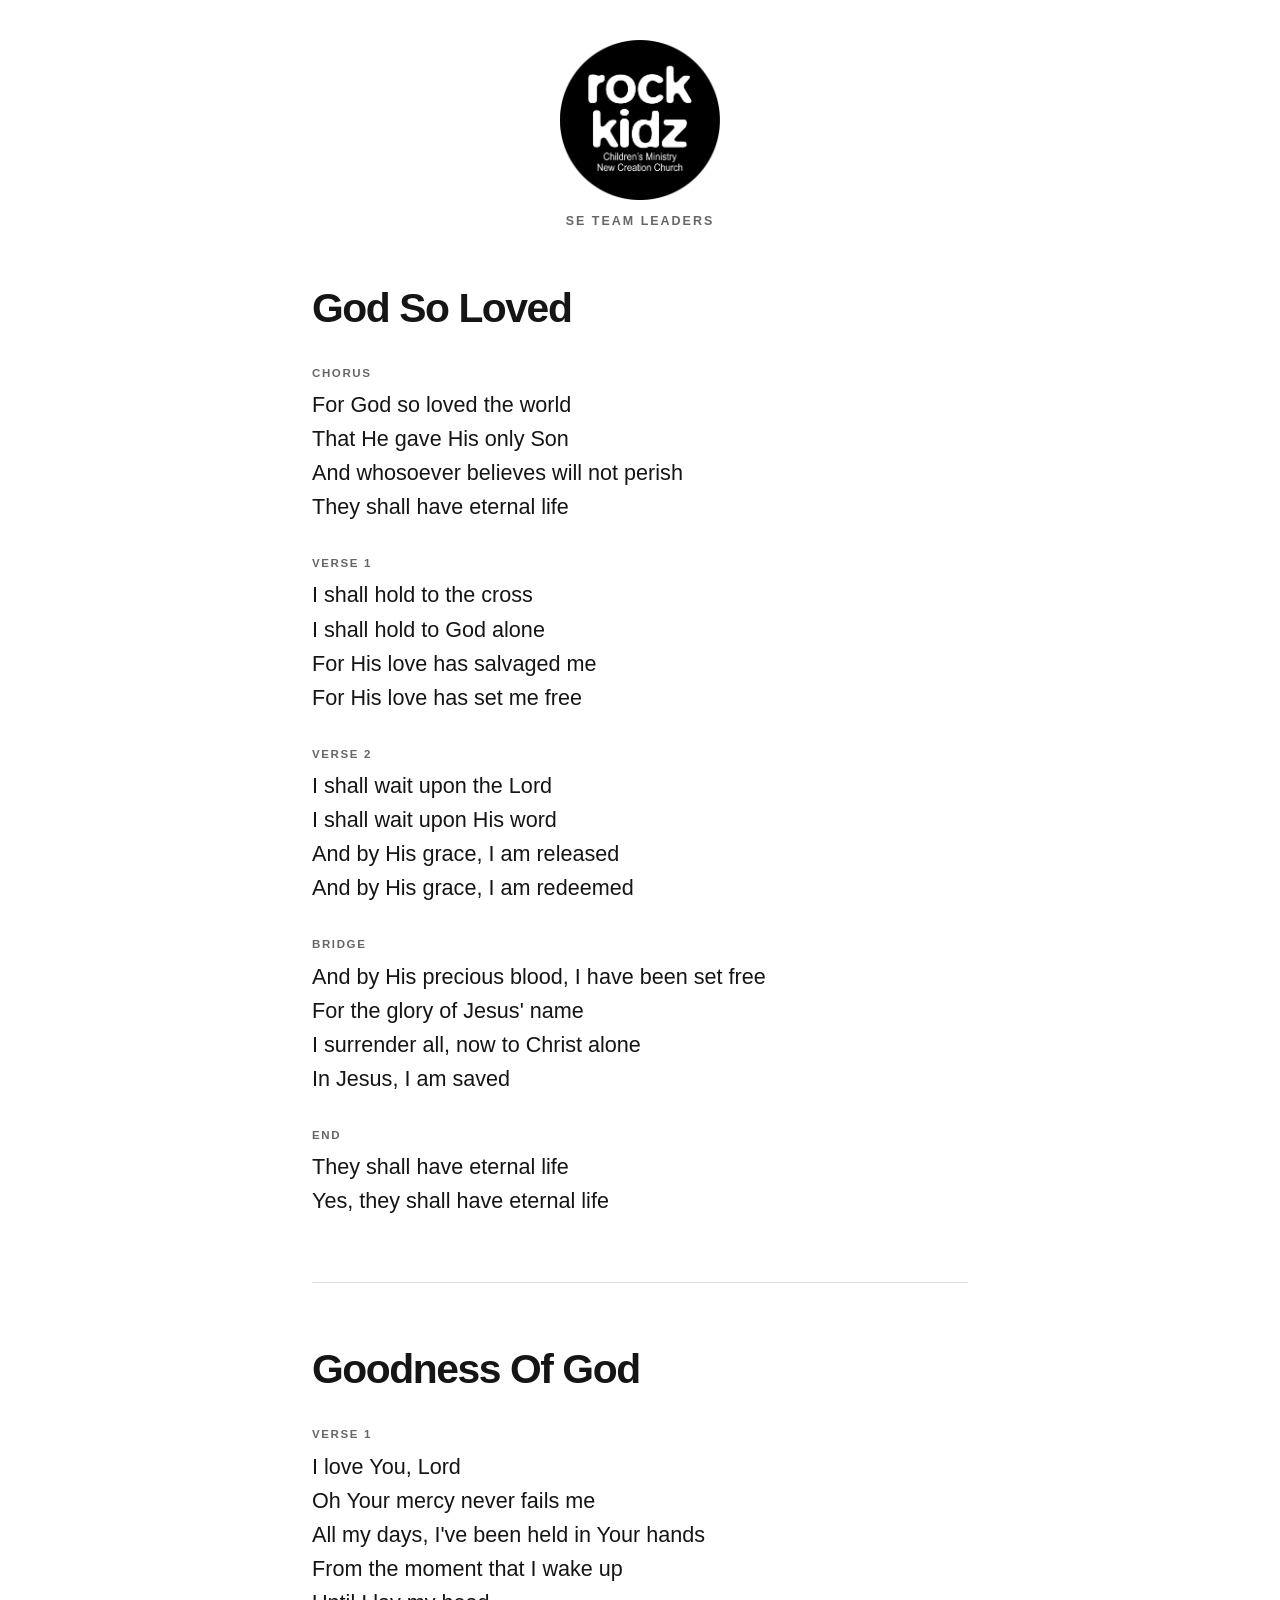
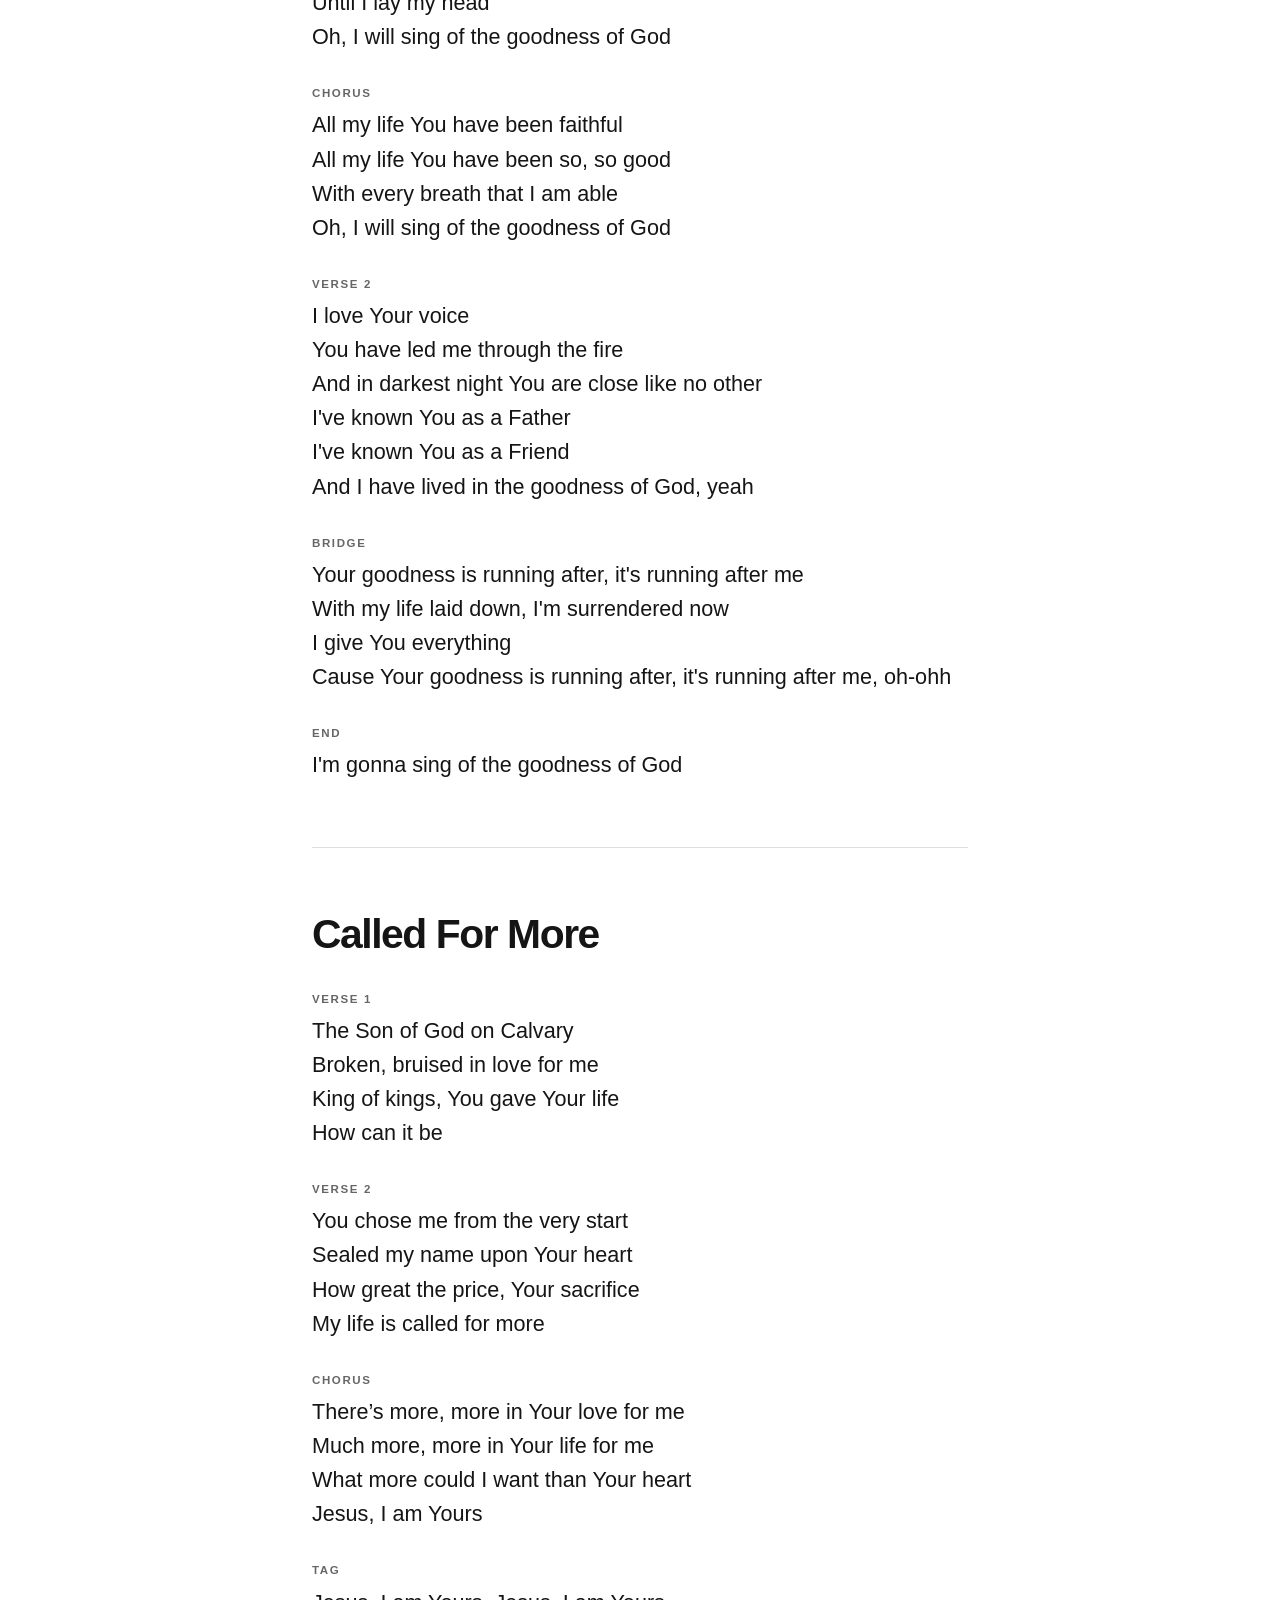
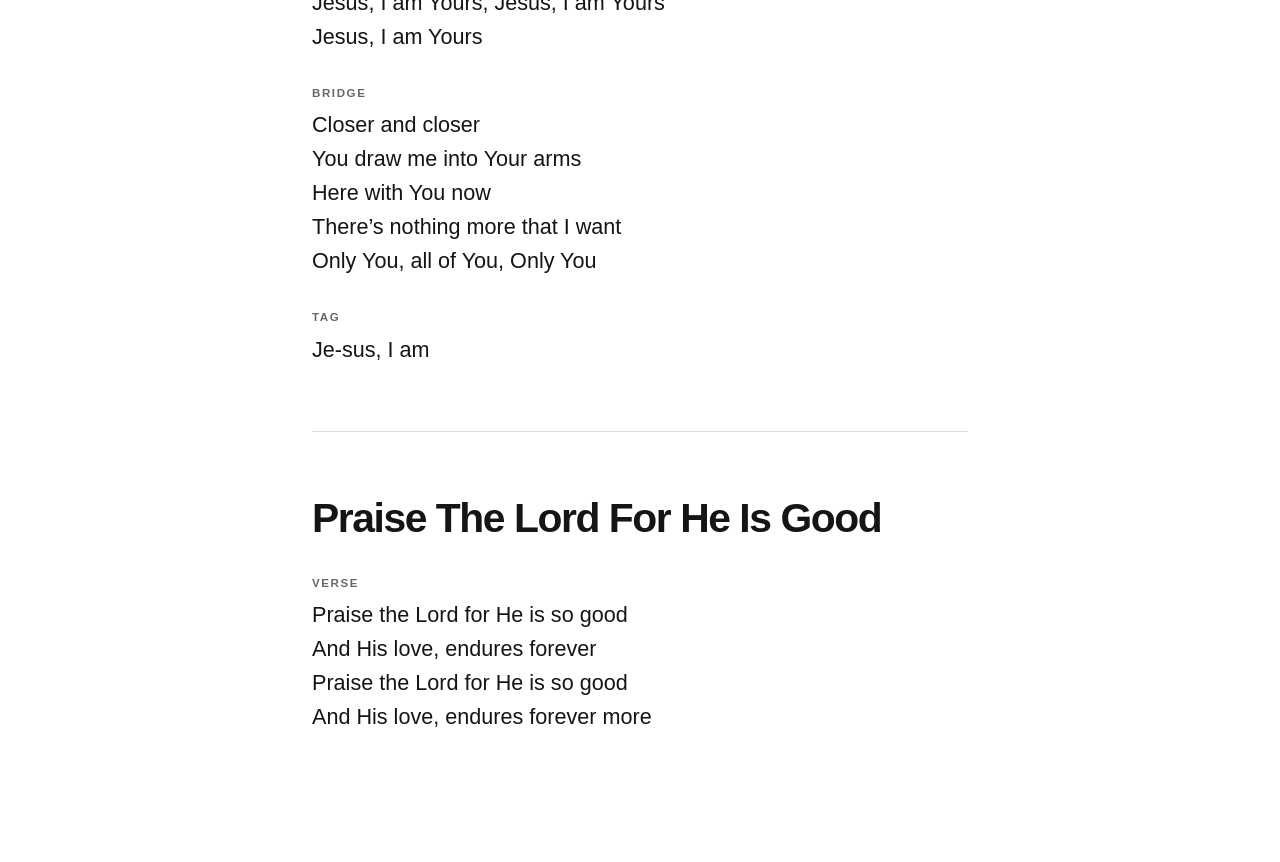
==== rk-se-team-leaders/index.html @ faba217d "Add RK SE Team Leaders lyrics page" ====
<!doctype html>
<html lang="en" translate="no" class="notranslate">
<head>
  <meta charset="utf-8">
  <meta name="viewport" content="width=device-width, initial-scale=1, viewport-fit=cover">
  <meta name="google" content="notranslate">
  <meta name="robots" content="notranslate">
  <meta name="color-scheme" content="light">
  <title>RK SE Team Leaders — Lyrics</title>
  <style>
    :root { --ink:#151515; --muted:#666; --rule:#dedede; --paper:#fff; }
    * { box-sizing:border-box; }
    html { background:var(--paper); scroll-behavior:smooth; -webkit-text-size-adjust:100%; text-size-adjust:100%; }
    body {
      margin:0; color:var(--ink); background:var(--paper);
      font-family:-apple-system,BlinkMacSystemFont,"Segoe UI",Roboto,Helvetica,Arial,sans-serif;
      font-size:clamp(1.12rem,4.8vw,1.35rem); line-height:1.58; overflow-wrap:break-word;
    }
    .page {
      width:min(100%,46rem); margin:0 auto;
      padding:max(1.5rem,env(safe-area-inset-top)) max(1.25rem,env(safe-area-inset-right))
        max(4rem,env(safe-area-inset-bottom)) max(1.25rem,env(safe-area-inset-left));
    }
    .masthead { padding:.3rem 0 2.5rem; text-align:center; }
    .logo { display:block; width:clamp(7.5rem,34vw,10rem); height:auto; margin:0 auto .85rem; }
    .session { margin:0; color:var(--muted); font-size:.78rem; font-weight:700; letter-spacing:.16em; line-height:1.3; text-transform:uppercase; }
    .song { padding:0 0 3.25rem; }
    .song + .song { border-top:1px solid var(--rule); padding-top:3.25rem; }
    h1 { margin:0 0 2.15rem; font-size:clamp(1.8rem,8vw,2.55rem); line-height:1.12; letter-spacing:-.035em; }
    .section { margin:0 0 2rem; }
    .section:last-child { margin-bottom:0; }
    h2 { margin:0 0 .45rem; color:var(--muted); font-size:.72rem; font-weight:800; letter-spacing:.14em; line-height:1.3; text-transform:uppercase; }
    p { margin:0; }
    @media (min-width:42rem) {
      .page { padding-left:2.5rem; padding-right:2.5rem; }
      .masthead { padding-top:1rem; padding-bottom:3.5rem; }
      .song { padding-bottom:4rem; }
      .song + .song { padding-top:4rem; }
    }
    @media print {
      body { font-size:12pt; }
      .page { width:auto; padding:0; }
      .song { break-before:page; }
      .song:first-of-type { break-before:auto; }
    }
  </style>
</head>
<body translate="no" class="notranslate">
  <main class="page">
    <header class="masthead">
      <img class="logo" src="[data-uri]" alt="Rock Kidz logo">
      <p class="session">SE Team Leaders</p>
    </header>
    <article class="song" id="god-so-loved">
      <h1>God So Loved</h1>
      <section class="section"><h2>Chorus</h2><p>For God so loved the world<br>That He gave His only Son<br>
And whosoever believes will not perish<br>They shall have eternal life</p></section>
      <section class="section"><h2>Verse 1</h2><p>I shall hold to the cross<br>I shall hold to God alone<br>
For His love has salvaged me<br>For His love has set me free</p></section>
      <section class="section"><h2>Verse 2</h2><p>I shall wait upon the Lord<br>I shall wait upon His word<br>
And by His grace, I am released<br>And by His grace, I am redeemed</p></section>
      <section class="section"><h2>Bridge</h2><p>And by His precious blood, I have been set free<br>For the glory of Jesus' name<br>
I surrender all, now to Christ alone<br>In Jesus, I am saved</p></section>
      <section class="section"><h2>End</h2><p>They shall have eternal life<br>Yes, they shall have eternal life</p></section>
    </article>
    <article class="song" id="goodness-of-god"><h1>Goodness Of God</h1>
      <section class="section"><h2>Verse 1</h2><p>I love You, Lord<br>Oh Your mercy never fails me<br>All my days, I've been held in Your hands<br>
From the moment that I wake up<br>Until I lay my head<br>Oh, I will sing of the goodness of God</p></section>
      <section class="section"><h2>Chorus</h2><p>All my life You have been faithful<br>All my life You have been so, so good<br>
With every breath that I am able<br>Oh, I will sing of the goodness of God</p></section>
      <section class="section"><h2>Verse 2</h2><p>I love Your voice<br>You have led me through the fire<br>And in darkest night You are close like no other<br>
I've known You as a Father<br>I've known You as a Friend<br>And I have lived in the goodness of God, yeah</p></section>
      <section class="section"><h2>Bridge</h2><p>Your goodness is running after, it's running after me<br>With my life laid down, I'm surrendered now<br>
I give You everything<br>Cause Your goodness is running after, it's running after me, oh-ohh</p></section>
      <section class="section"><h2>End</h2><p>I'm gonna sing of the goodness of God</p></section>
    </article>
    <article class="song" id="called-for-more"><h1>Called For More</h1>
      <section class="section"><h2>Verse 1</h2><p>The Son of God on Calvary<br>Broken, bruised in love for me<br>
King of kings, You gave Your life<br>How can it be</p></section>
      <section class="section"><h2>Verse 2</h2><p>You chose me from the very start<br>Sealed my name upon Your heart<br>
How great the price, Your sacrifice<br>My life is called for more</p></section>
      <section class="section"><h2>Chorus</h2><p>There’s more, more in Your love for me<br>Much more, more in Your life for me<br>
What more could I want than Your heart<br>Jesus, I am Yours</p></section>
      <section class="section"><h2>Tag</h2><p>Jesus, I am Yours, Jesus, I am Yours<br>Jesus, I am Yours</p></section>
      <section class="section"><h2>Bridge</h2><p>Closer and closer<br>You draw me into Your arms<br>Here with You now<br>
There’s nothing more that I want<br>Only You, all of You, Only You</p></section>
      <section class="section"><h2>Tag</h2><p>Je-sus, I am</p></section>
    </article>
    <article class="song" id="praise-the-lord"><h1>Praise The Lord For He Is Good</h1>
      <section class="section"><h2>Verse</h2><p>Praise the Lord for He is so good<br>And His love, endures forever<br>
Praise the Lord for He is so good<br>And His love, endures forever more</p></section>
    </article>
  </main>
</body>
</html>
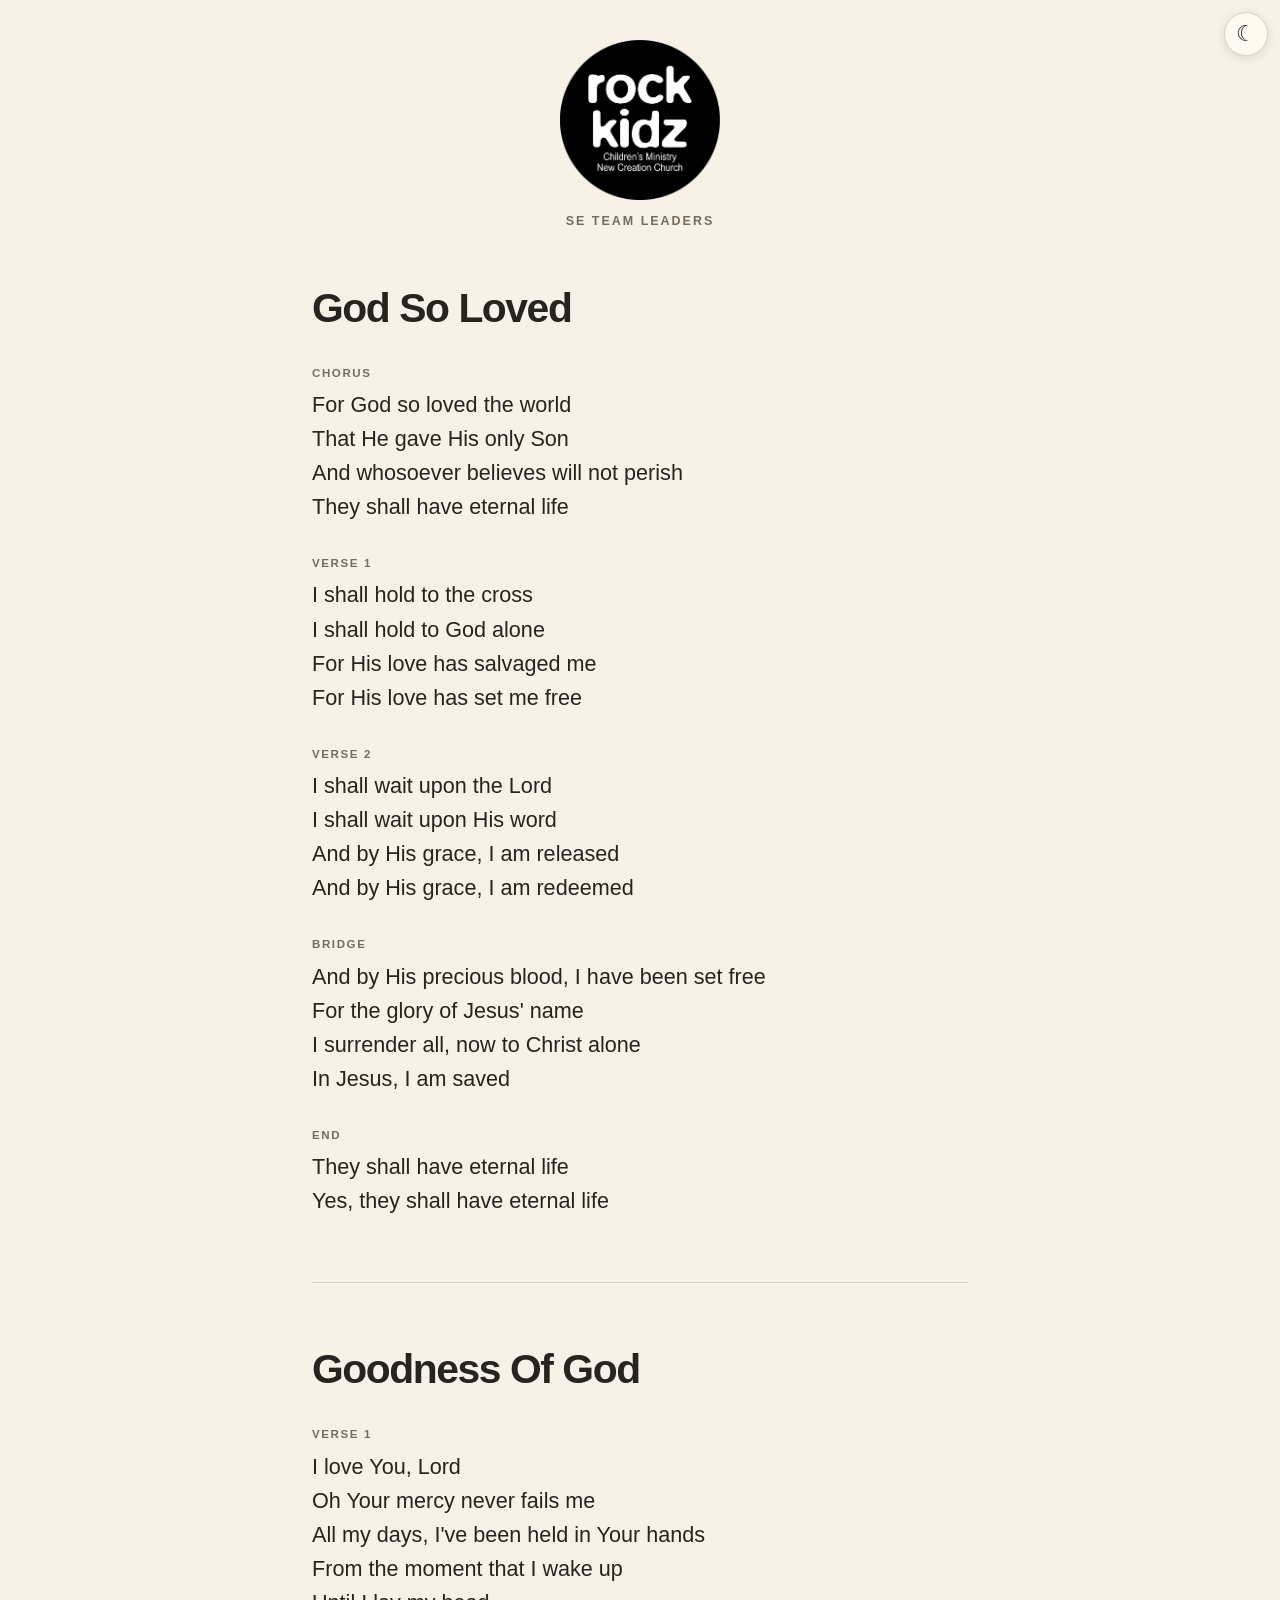
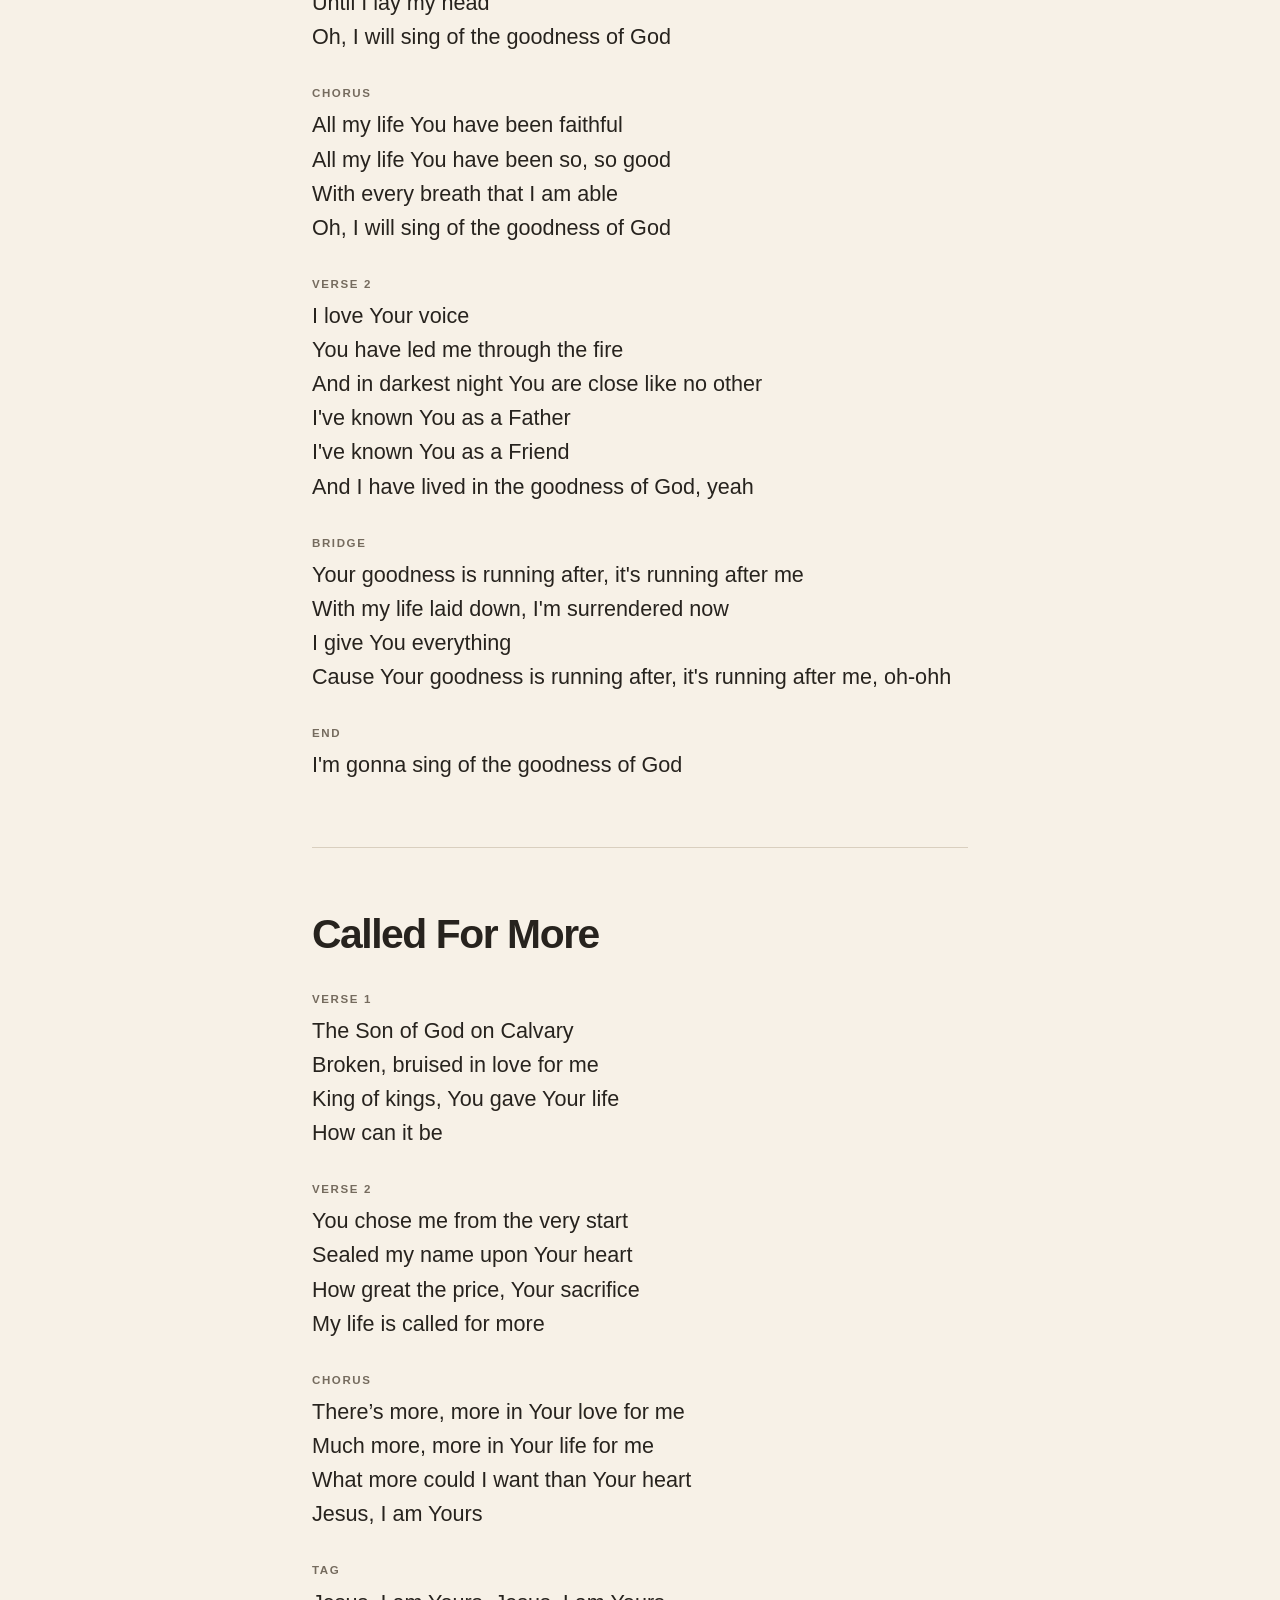
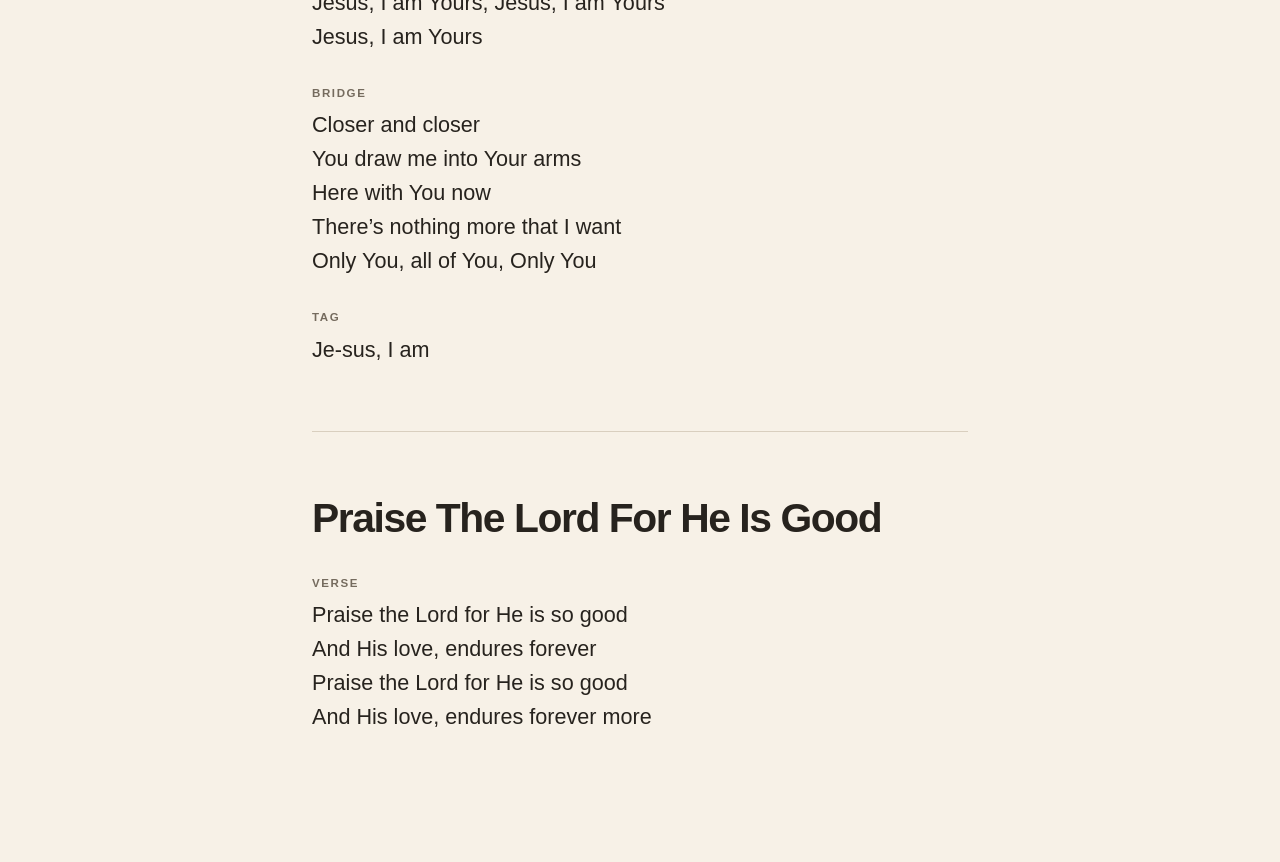
==== commit 9d43265a: "Add warm light and dark themes to RK lyrics" ====
--- a/rk-se-team-leaders/index.html
+++ b/rk-se-team-leaders/index.html
@@ -5,16 +5,33 @@
   <meta name="viewport" content="width=device-width, initial-scale=1, viewport-fit=cover">
   <meta name="google" content="notranslate">
   <meta name="robots" content="notranslate">
-  <meta name="color-scheme" content="light">
+  <meta name="color-scheme" content="light dark">
   <title>RK SE Team Leaders — Lyrics</title>
+  <script>
+    (() => {
+      const saved = localStorage.getItem("rk-theme");
+      const theme = saved || (matchMedia("(prefers-color-scheme: dark)").matches ? "dark" : "light");
+      document.documentElement.dataset.theme = theme;
+    })();
+  </script>
   <style>
-    :root { --ink:#151515; --muted:#666; --rule:#dedede; --paper:#fff; }
+    :root {
+      color-scheme:light;
+      --ink:#27231e; --muted:#756b5e; --rule:#d9cfbf; --paper:#f7f1e7;
+      --button:#fffaf1; --button-hover:#eee3d3;
+    }
+    :root[data-theme="dark"] {
+      color-scheme:dark;
+      --ink:#eee7dc; --muted:#bdb2a3; --rule:#4a433a; --paper:#211f1c;
+      --button:#302c27; --button-hover:#403a33;
+    }
     * { box-sizing:border-box; }
     html { background:var(--paper); scroll-behavior:smooth; -webkit-text-size-adjust:100%; text-size-adjust:100%; }
     body {
       margin:0; color:var(--ink); background:var(--paper);
       font-family:-apple-system,BlinkMacSystemFont,"Segoe UI",Roboto,Helvetica,Arial,sans-serif;
       font-size:clamp(1.12rem,4.8vw,1.35rem); line-height:1.58; overflow-wrap:break-word;
+      transition:color .2s ease,background-color .2s ease;
     }
     .page {
       width:min(100%,46rem); margin:0 auto;
@@ -24,6 +41,19 @@
     .masthead { padding:.3rem 0 2.5rem; text-align:center; }
     .logo { display:block; width:clamp(7.5rem,34vw,10rem); height:auto; margin:0 auto .85rem; }
     .session { margin:0; color:var(--muted); font-size:.78rem; font-weight:700; letter-spacing:.16em; line-height:1.3; text-transform:uppercase; }
+    .theme-toggle {
+      position:fixed; z-index:10; top:max(.75rem,env(safe-area-inset-top));
+      right:max(.75rem,env(safe-area-inset-right)); display:grid; place-items:center;
+      width:2.75rem; height:2.75rem; padding:0; border:1px solid var(--rule);
+      border-radius:50%; color:var(--ink); background:var(--button);
+      font:inherit; cursor:pointer; box-shadow:0 .15rem .6rem rgb(33 31 28 / .12);
+      transition:color .2s ease,background-color .2s ease,border-color .2s ease;
+    }
+    .theme-toggle:hover { background:var(--button-hover); }
+    .theme-toggle:focus-visible { outline:3px solid #4f78a3; outline-offset:3px; }
+    .theme-toggle__sun { display:none; }
+    :root[data-theme="dark"] .theme-toggle__moon { display:none; }
+    :root[data-theme="dark"] .theme-toggle__sun { display:inline; }
     .song { padding:0 0 3.25rem; }
     .song + .song { border-top:1px solid var(--rule); padding-top:3.25rem; }
     h1 { margin:0 0 2.15rem; font-size:clamp(1.8rem,8vw,2.55rem); line-height:1.12; letter-spacing:-.035em; }
@@ -46,6 +76,10 @@
   </style>
 </head>
 <body translate="no" class="notranslate">
+  <button class="theme-toggle" id="themeToggle" type="button" aria-label="Use dark theme" title="Change theme">
+    <span class="theme-toggle__moon" aria-hidden="true">☾</span>
+    <span class="theme-toggle__sun" aria-hidden="true">☀</span>
+  </button>
   <main class="page">
     <header class="masthead">
       <img class="logo" src="[data-uri]" alt="Rock Kidz logo">
@@ -91,5 +125,20 @@
 Praise the Lord for He is so good<br>And His love, endures forever more</p></section>
     </article>
   </main>
+  <script>
+    (() => {
+      const button = document.getElementById("themeToggle");
+      const apply = (theme) => {
+        document.documentElement.dataset.theme = theme;
+        button.setAttribute("aria-label", theme === "dark" ? "Use light theme" : "Use dark theme");
+      };
+      apply(document.documentElement.dataset.theme || "light");
+      button.addEventListener("click", () => {
+        const next = document.documentElement.dataset.theme === "dark" ? "light" : "dark";
+        localStorage.setItem("rk-theme", next);
+        apply(next);
+      });
+    })();
+  </script>
 </body>
 </html>
